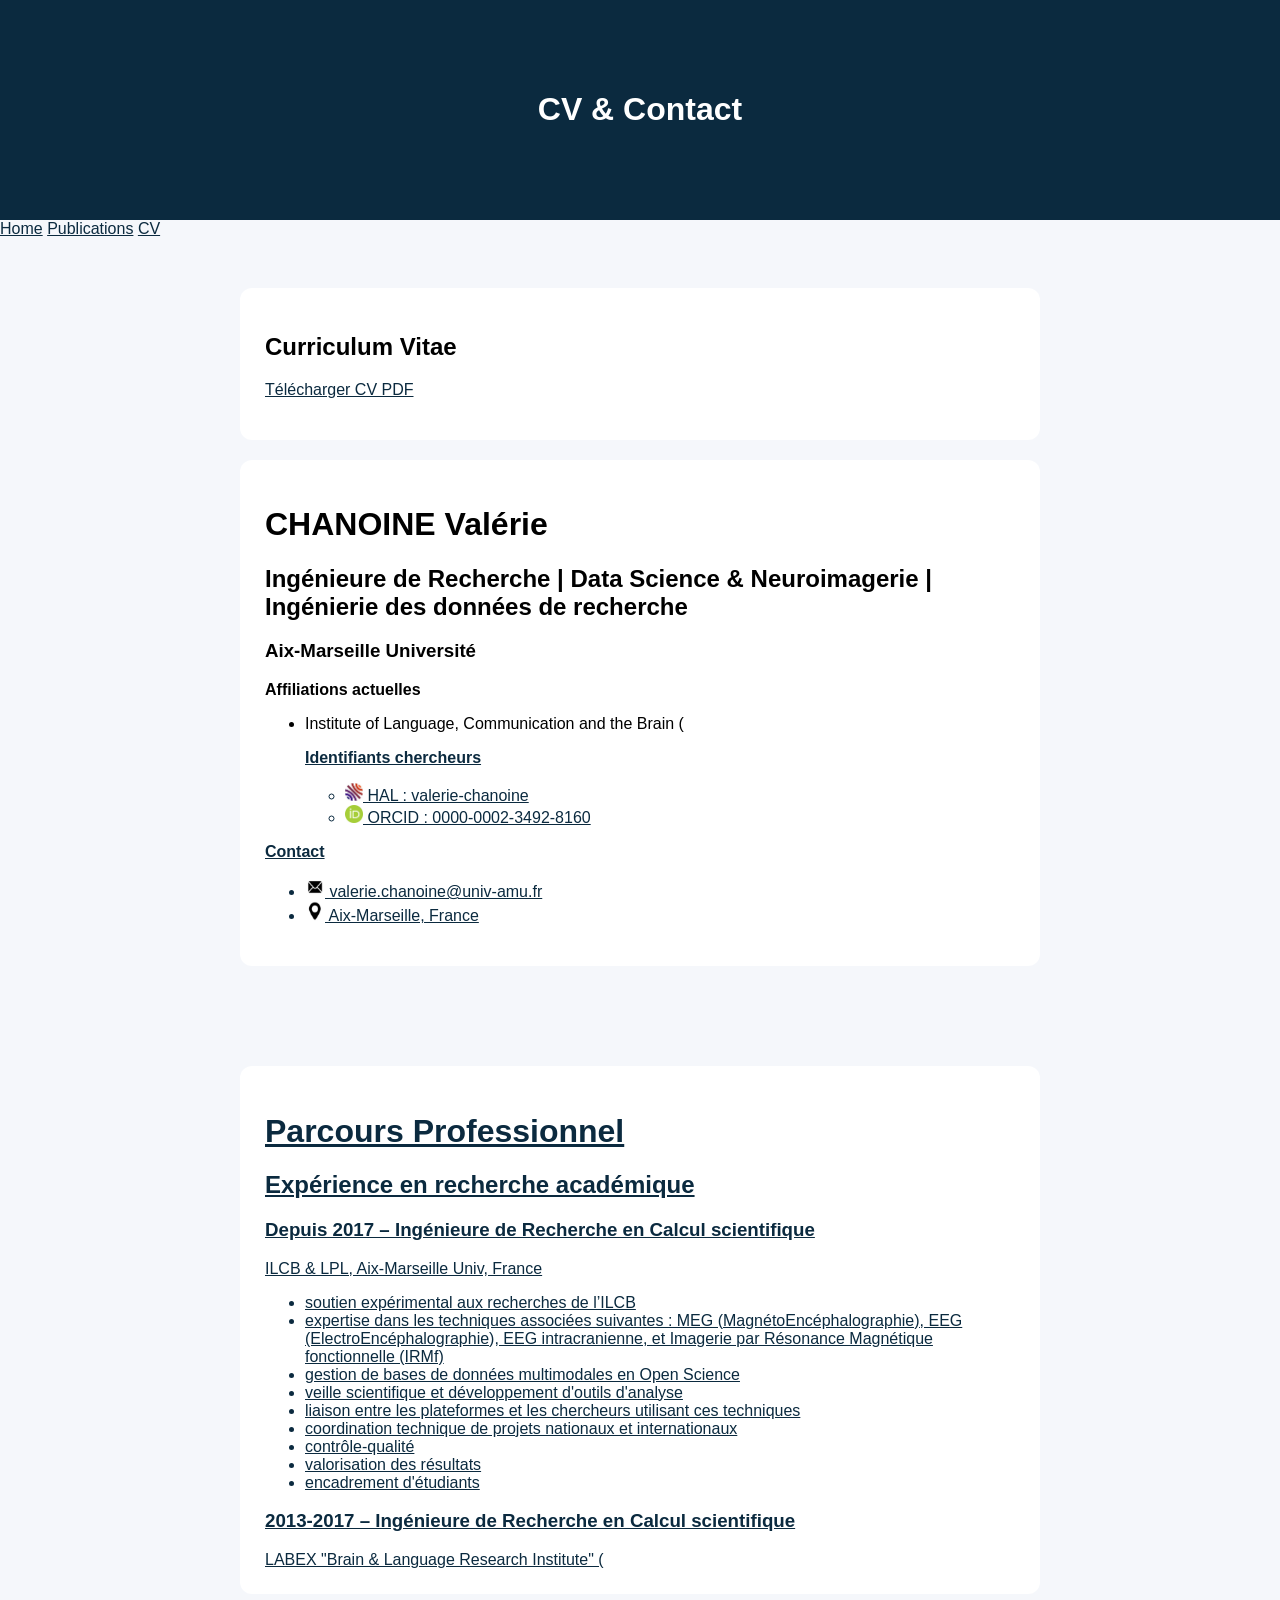
==== cv.html @ aec21745 "Enhance research position description with hyperlink Updated the description of the research positio" ====
<!DOCTYPE html>
<html>
<head>
<meta charset="UTF-8">
<title>CV</title>

<style>
body { font-family: Arial; margin:0; background:#f5f7fb; }
header { background:#0b2a3f; color:white; padding:70px; text-align:center; }
.container { max-width:800px; margin:auto; padding:30px; }
.card { background:white; padding:25px; margin:20px 0; border-radius:12px; }
a { color:#0b2a3f; font-weight:500; }
</style>
</head>

<body>

<header>
<h1>CV & Contact</h1>
</header>
<nav class="navbar">
    <a href="index.html" class="active">Home</a>
    <a href="publications.html">Publications</a>
    <a href="cv.html">CV</a>
    
</nav>
<div class="container">

<div class="card">
<h2>Curriculum Vitae</h2>
<p><a href="CV.pdf" target="_blank">Télécharger CV PDF</a></p>
</div>
<div class="card">
    <h1>CHANOINE Valérie</h1>
    <h2>Ingénieure de Recherche | Data Science & Neuroimagerie | Ingénierie des données de recherche</h2>
    <div class="contact-grid">

        <div class="bloc">
            <h3>Aix-Marseille Université</h3>
            <p><strong>Affiliations actuelles</strong></p>
            <ul>
                <li>Institute of Language, Communication and the Brain 
                    (<a href="https://www.ilcb.fr/" target="_blank" rel="noopener>ILCB</a>, Aix-Marseille Univ)</li>
                <li>Laboratoire Parole et Langage (<a href="https://lpl-aix.fr" target="_blank" rel="noopener>LPL</a>, CNRS, Aix-Marseille Univ)</li>
            </ul>
        </div>

        <div class="bloc">
            <p><strong>Identifiants chercheurs</strong></p>
       
            <ul>
                <li><img src="images/HAL.png" alt="HAL" width="18" height="18"/> HAL : valerie-chanoine</li>
                <li><img src="images/Orcid.png" alt="HAL" width="18" height="18"/> ORCID : 0000-0002-3492-8160</li>
            </ul>
        
            </div>
        </div>

        <div class="bloc">
            <strong><p>Contact</strong></p>
            <ul>
                <li><img src="images/Envelop.png"  width="20" height="20"/>  valerie.chanoine@univ-amu.fr</li>
                <li><img src="images/Localisation.png"  width="20" height="20"/>  Aix-Marseille, France</li>
            </ul>
        </div>

    </div>
</div>
<div class="container">    
<div class="card">
    <h1>Parcours Professionnel</h1>
    <h2>Expérience en recherche académique</h2>
    <div class="contact-grid">
        <h3>Depuis 2017  – Ingénieure de Recherche en Calcul scientifique</h3>
        
           ILCB & LPL, Aix-Marseille Univ, France
        <ul>
            <li>soutien expérimental aux recherches de l’ILCB</li>
            <li>expertise dans les techniques associées suivantes : MEG (MagnétoEncéphalographie), 
                EEG (ElectroEncéphalographie),
                EEG intracranienne,
                et Imagerie par Résonance Magnétique fonctionnelle (IRMf)</li>
 
            <li>gestion de bases de données multimodales en Open Science </li>
            <li>veille scientifique et développement d'outils d'analyse</li>
            <li>liaison entre les plateformes et les chercheurs utilisant ces techniques</li>
            <li>coordination technique de projets nationaux et internationaux</li>
            <li>contrôle-qualité</li>
            <li>valorisation des résultats</li>
            <li>encadrement d'étudiants</li>
        </ul>
     
        <h3>2013-2017 – Ingénieure de Recherche en Calcul scientifique</h3>
           LABEX "Brain & Language Research Institute" (<a href="https://anr.fr/ProjetIA-11-LABX-0036" target="_blank" rel="noopener>BLRI</a>), Aix-Marseille Univ, France
        
           <ul>
             <li>soutien méthodologique aux chercheurs</li>
             <li>ingénierie des données de recherche</li>
             <li>développement d'outils d'analyse de données (MEG, IRMf)</li> 
             <li>liaison entre les plateformes et les chercheurs utilisant ces techniques</li>
            </ul>
        
        <h3>2011-2013 – Ingénieure de Recherche</h3>
            <a href="https://www.ihi.europa.eu/projects-results/project-factsheets/pharma-cog" target="_blank" rel="noopener>
                Projet européen PHARMA-COG </a>, Centre de Résonance Magnétique Biologique et Médicale (CRMBM, CNRS, Marseille).
         
         
        <ul>
            <li>élaboration de paradigmes expérimentaux</li>
            <li>harmonsitation des séquences d’IRM</li>
            <li>analyse de données IRMf</li>
            <li>veille Scientifique</li>
            <li>interaction avec les équipes</li>
        </ul>

        <h3>2008-2009  – Ingénieure de Recherche à mi-temps</h3>
            Protocole de recherche MODAGE, Centre de Résonance Magnétique Biologique et Médicale (CRMBM, CNRS, Marseille)
        <ul>
            <li>montage technique de la plateforme “EPRIME” en synchronization avec L’IRM et l’EEG (langage: Visual Basic) 
            </li>
            <li>Conception du protocole expérimental</li>
            <li>Analyses statistiques des données</li>
            <li>Eriture et présentation de rapports confidentiels pour le laboratoire pharmaceutique</li>
            <li>Gel et archivage des données</li>
        </ul>
   
        <h3>1999-2000  – Attachée Temporaire d’Enseignement et de Recherche (ATER) </h3>



Centre de Recherches sur la Cognition et l’Apprentissage (CeRCA)
Missions principales : enseignements de 191 heures (en équivalent TD) en neurophysiologie et psychologie cognitive destinés à des étudiants de 1e année de Faculté jusqu’au DEA

        <h3>1996 – 1998</h3>

Post-doctorante – Programme européen BIOMED II « Dyslexie »
Wellcome Trust Centre for Neuroimaging, Londres (Royaume-Uni)
et INSERM U455
Missions principales : recrutement de volontaires, évaluation neuropsy, passation des examens TEP à Londres, analyses et interprétation des données

        <h3>1995 – 1996</h3>

Chargée d’études – CDD (12 mois, mi-temps)
Association pour le Développement de la Formation par la Recherche des Étudiants (ADRET)

        <h3>1992 – 1995</h3>
        
Allocataire de Recherche MESR
Université Claude Bernard Lyon 1
Laboratoire Jacques Lordat







        
   </div>   



</div>     
</div>  

</body>
</html>
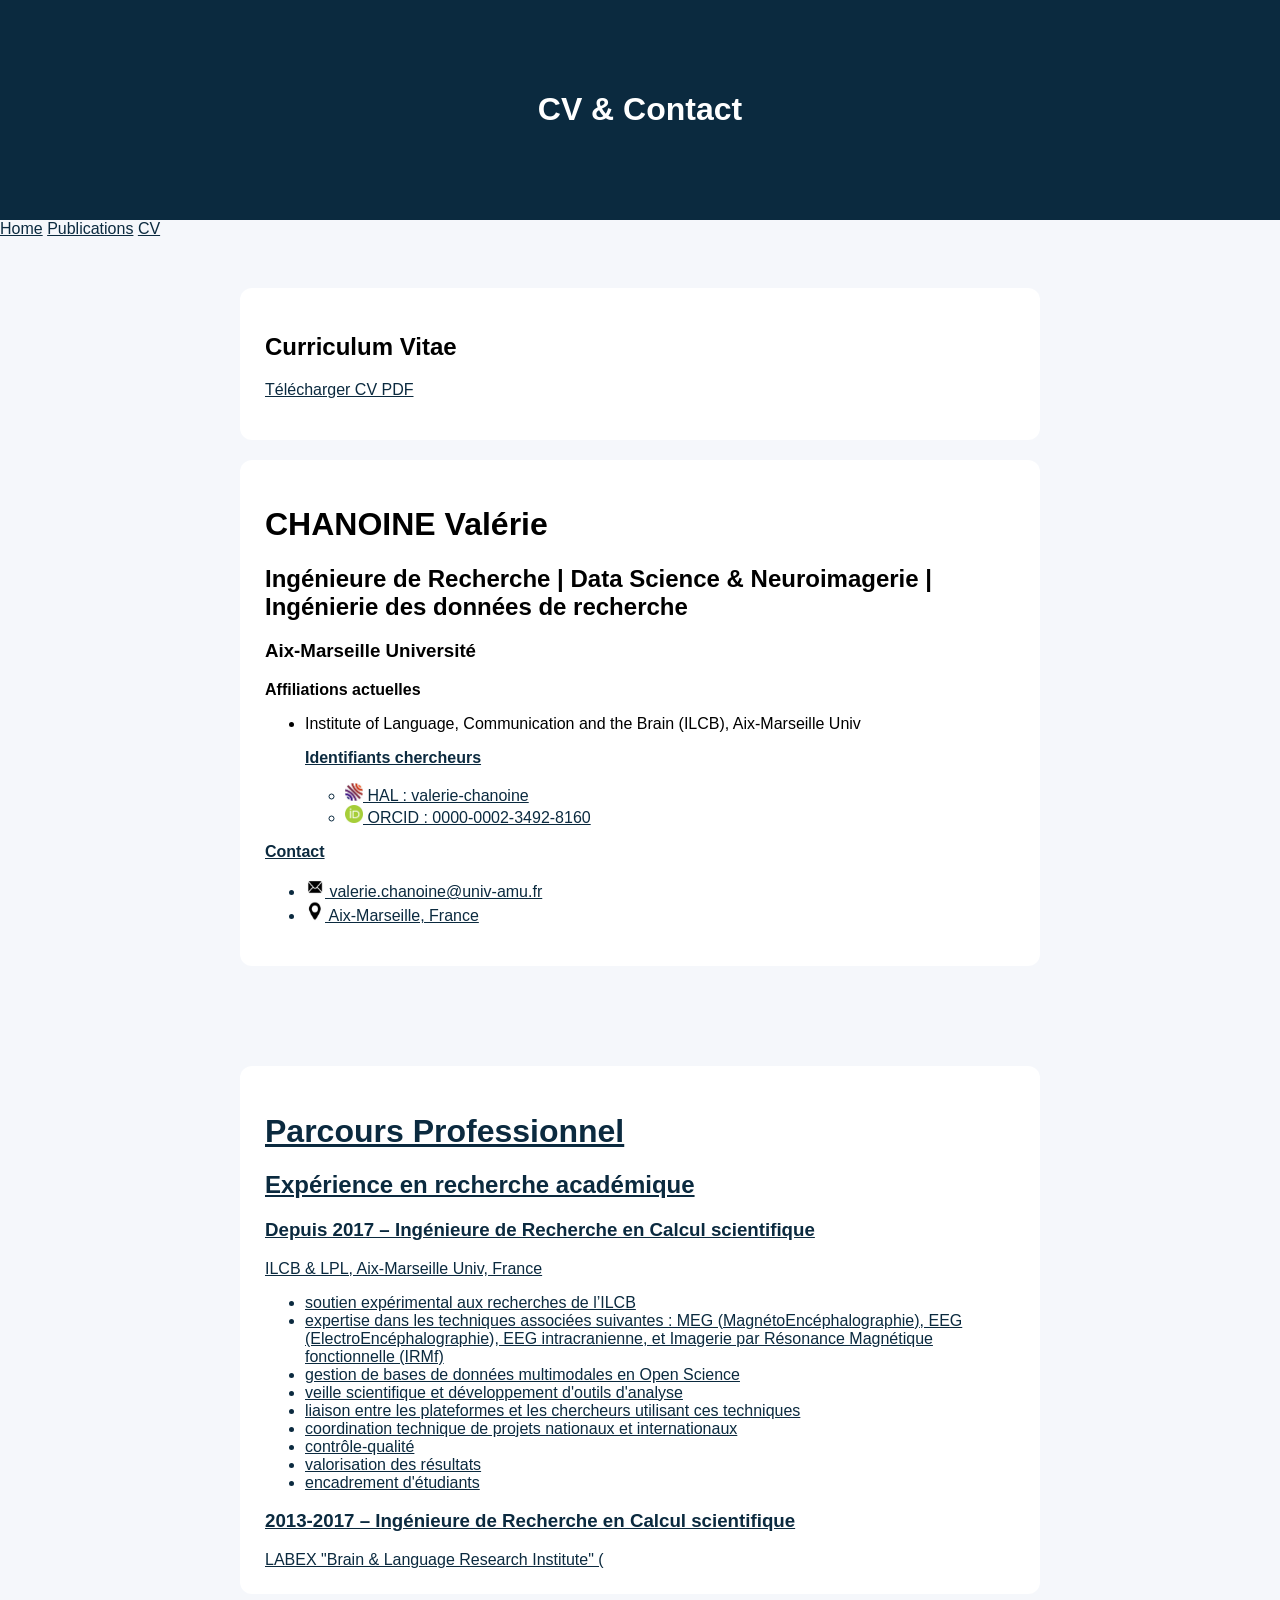
==== commit f5bca486: "Update cv.html" ====
--- a/cv.html
+++ b/cv.html
@@ -39,9 +39,10 @@
             <h3>Aix-Marseille Université</h3>
             <p><strong>Affiliations actuelles</strong></p>
             <ul>
-                <li>Institute of Language, Communication and the Brain 
-                    (<a href="https://www.ilcb.fr/" target="_blank" rel="noopener>ILCB</a>, Aix-Marseille Univ)</li>
-                <li>Laboratoire Parole et Langage (<a href="https://lpl-aix.fr" target="_blank" rel="noopener>LPL</a>, CNRS, Aix-Marseille Univ)</li>
+                <li>Institute of Language, Communication and the Brain (ILCB), Aix-Marseille Univ</li> 
+                    <a href="https://www.ilcb.fr/" target="_blank" rel="noopener>ILCB</a>
+                <li>Laboratoire Parole et Langage (LPL, CNRS, Aix-Marseille Univ))</li> 
+                    <a href="https://lpl-aix.fr" target="_blank" rel="noopener>LPL</a>
             </ul>
         </div>
 
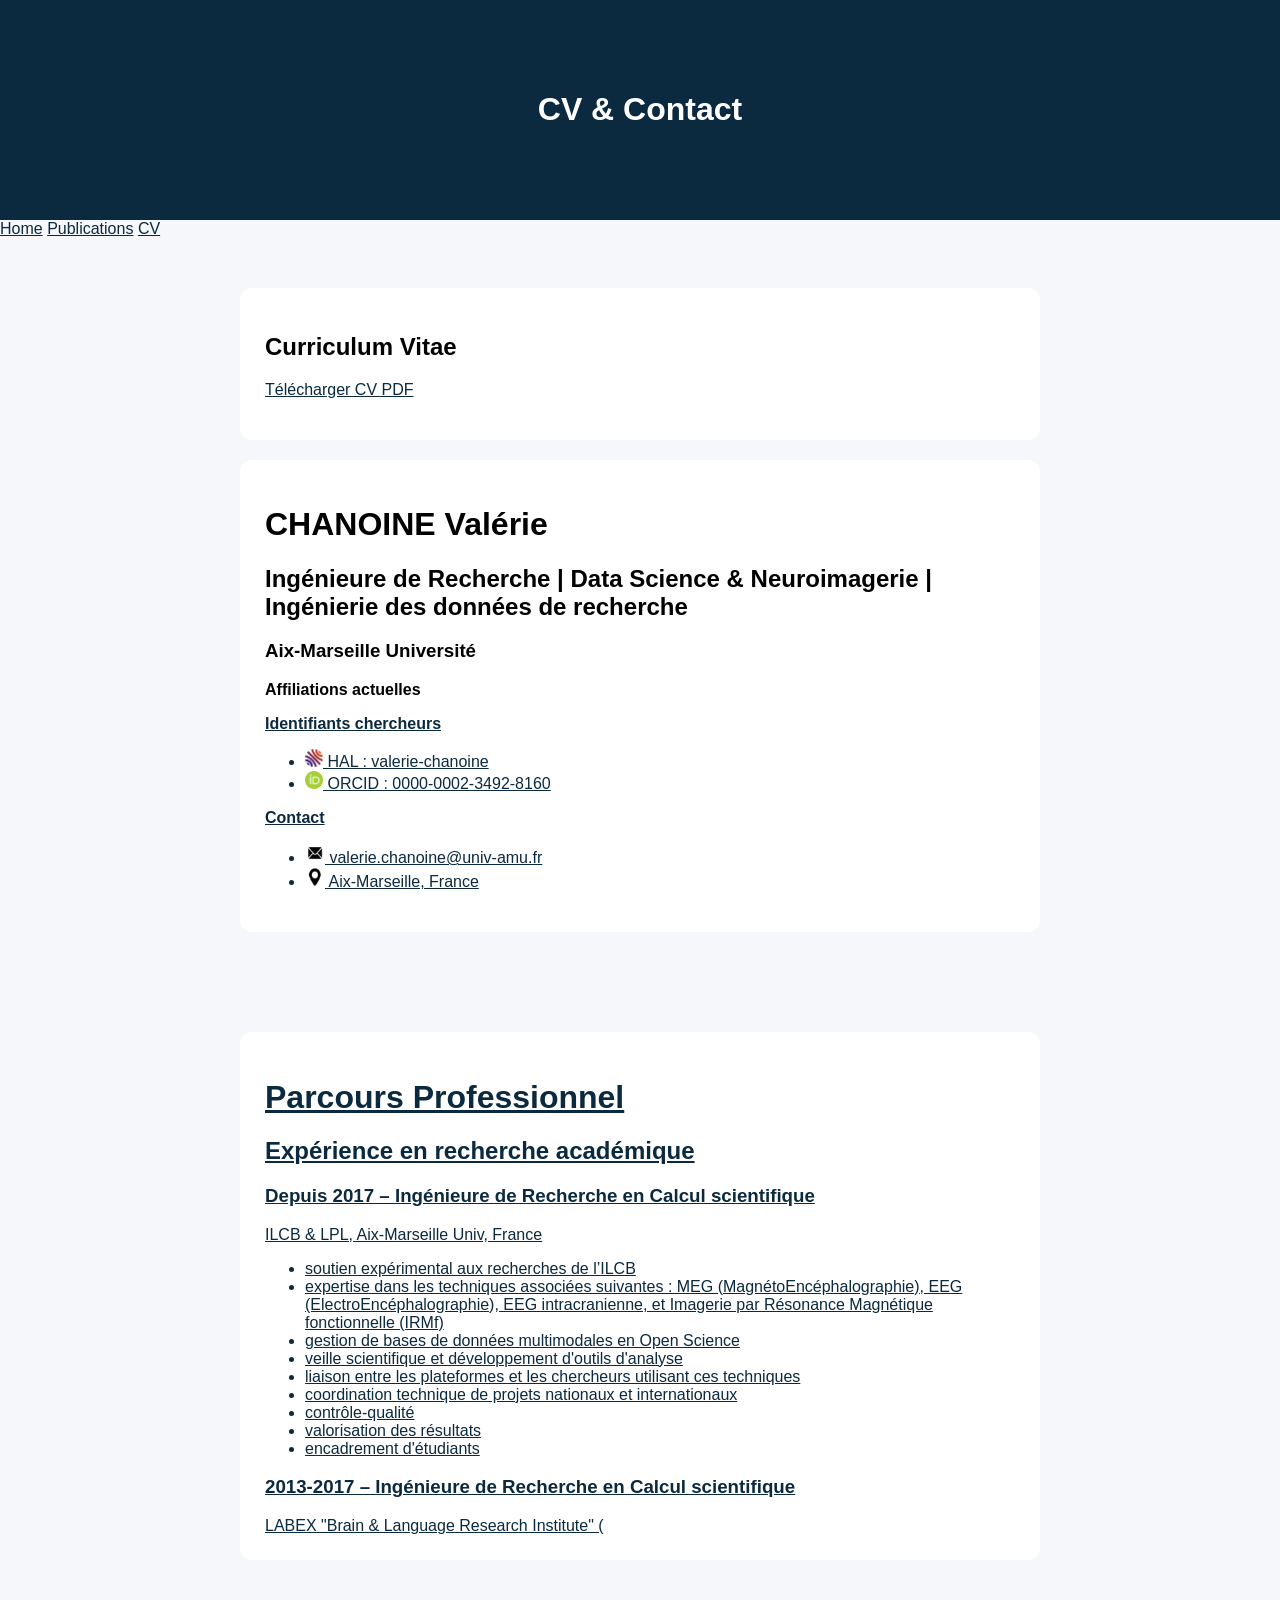
==== commit d1994abc: "Update cv.html" ====
--- a/cv.html
+++ b/cv.html
@@ -38,12 +38,12 @@
         <div class="bloc">
             <h3>Aix-Marseille Université</h3>
             <p><strong>Affiliations actuelles</strong></p>
-            <ul>
-                <li>Institute of Language, Communication and the Brain (ILCB), Aix-Marseille Univ</li> 
-                    <a href="https://www.ilcb.fr/" target="_blank" rel="noopener>ILCB</a>
-                <li>Laboratoire Parole et Langage (LPL, CNRS, Aix-Marseille Univ))</li> 
-                    <a href="https://lpl-aix.fr" target="_blank" rel="noopener>LPL</a>
-            </ul>
+            <p><a href="https://www.ilcb.fr/" target="_blank" rel="noopener>ILCB </a>  
+             (Institute of Language, Communication and the Brain, Aix-Marseille Univ</p> 
+            <p><a href=https://lpl-aix.fr" target="_blank" rel="noopener>LPL </a>         
+             (Laboratoire Parole et Langage, NRS, Aix-Marseille Univ)</p> 
+                   
+          
         </div>
 
         <div class="bloc">
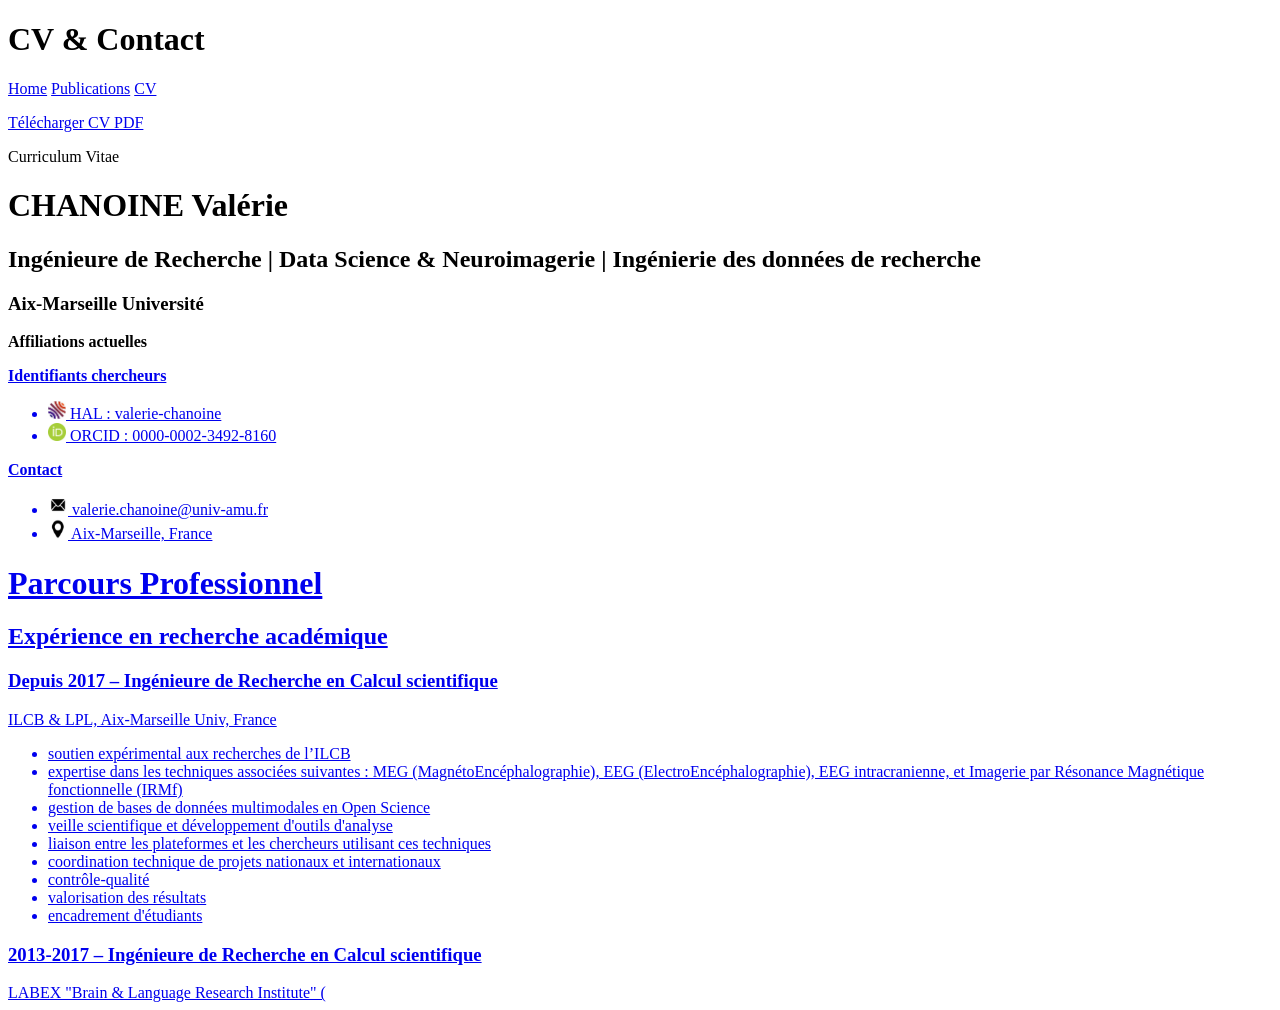
==== commit ab395f29: "Update cv.html" ====
--- a/cv.html
+++ b/cv.html
@@ -4,32 +4,34 @@
 <meta charset="UTF-8">
 <title>CV</title>
 
-<style>
-body { font-family: Arial; margin:0; background:#f5f7fb; }
-header { background:#0b2a3f; color:white; padding:70px; text-align:center; }
-.container { max-width:800px; margin:auto; padding:30px; }
-.card { background:white; padding:25px; margin:20px 0; border-radius:12px; }
-a { color:#0b2a3f; font-weight:500; }
-</style>
+
 </head>
 
 <body>
 
 <header>
-<h1>CV & Contact</h1>
+    <h1>CV & Contact</h1>
 </header>
+
 <nav class="navbar">
-    <a href="index.html" class="active">Home</a>
-    <a href="publications.html">Publications</a>
-    <a href="cv.html">CV</a>
+    <a href="index.html">Home</a>
+    <a href="publications.html" >Publications</a>
+    <a href="cv.html" class="active">CV</a>
+</nav>
+
+<div class="container">
+  <!-- Journal article X -->
+  <div class="card">
+    <div class="pub">
+      <p><a href="CV.pdf" target="_blank">Télécharger CV PDF</a></p>
+      <div class="title">
+         Curriculum Vitae
+      </div>
+    </div>
+
     
-</nav>
-<div class="container">
 
-<div class="card">
-<h2>Curriculum Vitae</h2>
-<p><a href="CV.pdf" target="_blank">Télécharger CV PDF</a></p>
-</div>
+
 <div class="card">
     <h1>CHANOINE Valérie</h1>
     <h2>Ingénieure de Recherche | Data Science & Neuroimagerie | Ingénierie des données de recherche</h2>
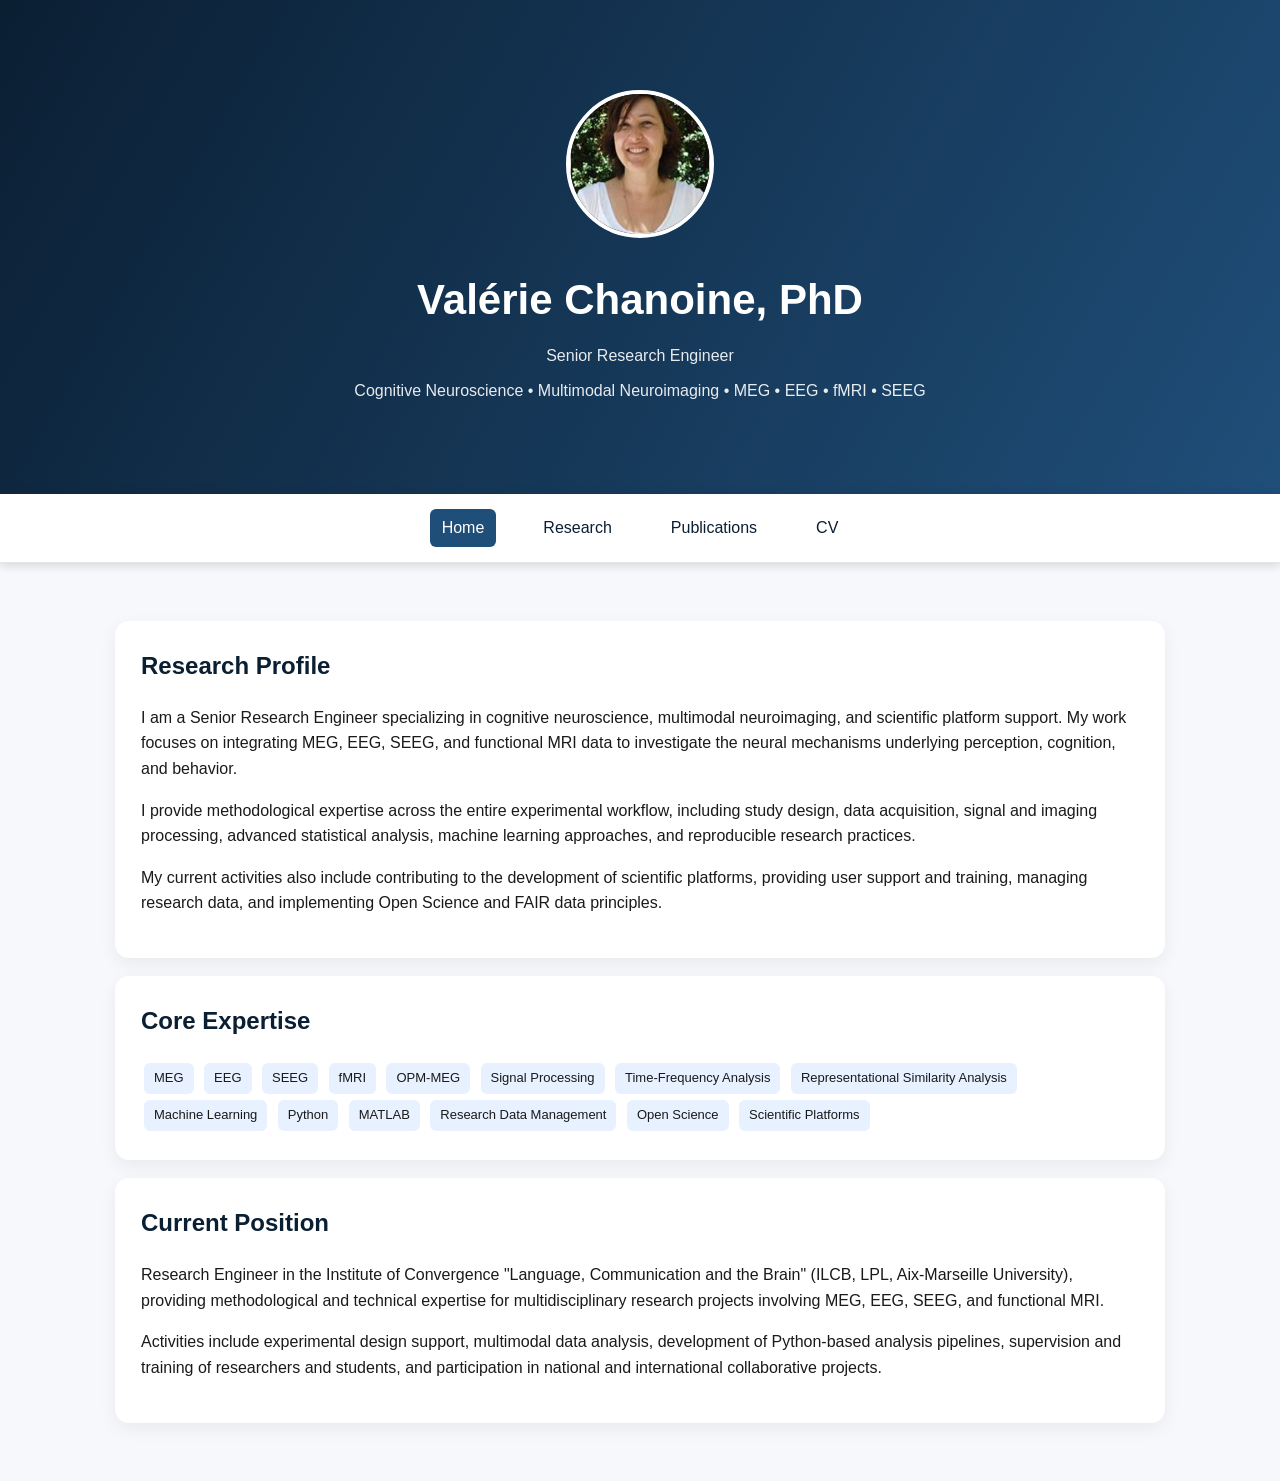
==== commit 180e515d: "Update and rename CV.html to cv.html" ====
--- a/cv.html
+++ b/cv.html
@@ -1,170 +1,122 @@
 <!DOCTYPE html>
-<html>
+<html lang="en">
+
 <head>
-<meta charset="UTF-8">
-<title>CV</title>
-
-
+    <meta charset="UTF-8">
+    <title>Valérie Chanoine | Cognitive Neuroscience & Neuroimaging</title>
+    <link rel="stylesheet" href="assets/style.css">
 </head>
-
+<style>
+.pub {
+    margin-bottom: 15px;
+    padding-bottom: 10px;
+    border-bottom: 1px solid #ddd;
+}
+.title {
+    font-weight: bold;
+}
+.meta {
+    font-size: 0.9em;
+    color: #555;
+}
+</style>
 <body>
 
 <header>
-    <h1>CV & Contact</h1>
+
+    <img src="photo.jpg" class="profile-photo" alt="Valérie Chanoine">
+
+    <h1>Valérie Chanoine, PhD</h1>
+
+    <p class="subtitle">
+        Senior Research Engineer
+    </p>
+
+    <p class="subtitle">
+        Cognitive Neuroscience • Multimodal Neuroimaging • MEG • EEG • fMRI • SEEG
+    </p>
+
 </header>
 
 <nav class="navbar">
-    <a href="index.html">Home</a>
-    <a href="publications.html" >Publications</a>
-    <a href="cv.html" class="active">CV</a>
+    <a href="index.html" class="active">Home</a>
+    <a href="research.html">Research</a>
+    <a href="publications.html">Publications</a>
+    <a href="cv.html">CV</a>
+    
 </nav>
 
 <div class="container">
-  <!-- Journal article X -->
-  <div class="card">
-    <div class="pub">
-      <p><a href="CV.pdf" target="_blank">Télécharger CV PDF</a></p>
-      <div class="title">
-         Curriculum Vitae
-      </div>
+
+    <div class="card">
+
+        <h2>Research Profile</h2>
+
+        <p>
+            I am a Senior Research Engineer specializing in cognitive neuroscience,
+            multimodal neuroimaging, and scientific platform support. My work focuses
+            on integrating MEG, EEG, SEEG, and functional MRI data to investigate
+            the neural mechanisms underlying perception, cognition, and behavior.
+        </p>
+
+        <p>
+            I provide methodological expertise across the entire experimental workflow,
+            including study design, data acquisition, signal and imaging processing, advanced
+            statistical analysis, machine learning approaches, and reproducible
+            research practices.
+        </p>
+
+        <p>
+            My current activities also include contributing to the development of scientific platforms, 
+            providing user support and training, managing research data, and implementing Open Science 
+            and FAIR data principles.
+        </p>
+
     </div>
 
-    
+    <div class="card">
 
+        <h2>Core Expertise</h2>
 
-<div class="card">
-    <h1>CHANOINE Valérie</h1>
-    <h2>Ingénieure de Recherche | Data Science & Neuroimagerie | Ingénierie des données de recherche</h2>
-    <div class="contact-grid">
-
-        <div class="bloc">
-            <h3>Aix-Marseille Université</h3>
-            <p><strong>Affiliations actuelles</strong></p>
-            <p><a href="https://www.ilcb.fr/" target="_blank" rel="noopener>ILCB </a>  
-             (Institute of Language, Communication and the Brain, Aix-Marseille Univ</p> 
-            <p><a href=https://lpl-aix.fr" target="_blank" rel="noopener>LPL </a>         
-             (Laboratoire Parole et Langage, NRS, Aix-Marseille Univ)</p> 
-                   
-          
-        </div>
-
-        <div class="bloc">
-            <p><strong>Identifiants chercheurs</strong></p>
-       
-            <ul>
-                <li><img src="images/HAL.png" alt="HAL" width="18" height="18"/> HAL : valerie-chanoine</li>
-                <li><img src="images/Orcid.png" alt="HAL" width="18" height="18"/> ORCID : 0000-0002-3492-8160</li>
-            </ul>
-        
-            </div>
-        </div>
-
-        <div class="bloc">
-            <strong><p>Contact</strong></p>
-            <ul>
-                <li><img src="images/Envelop.png"  width="20" height="20"/>  valerie.chanoine@univ-amu.fr</li>
-                <li><img src="images/Localisation.png"  width="20" height="20"/>  Aix-Marseille, France</li>
-            </ul>
-        </div>
+        <span class="badge">MEG</span>
+        <span class="badge">EEG</span>
+        <span class="badge">SEEG</span>
+        <span class="badge">fMRI</span>
+        <span class="badge">OPM-MEG</span>
+        <span class="badge">Signal Processing</span>
+        <span class="badge">Time-Frequency Analysis</span>
+        <span class="badge">Representational Similarity Analysis</span>
+        <span class="badge">Machine Learning</span>
+        <span class="badge">Python</span>
+        <span class="badge">MATLAB</span>
+        <span class="badge">Research Data Management</span>
+        <span class="badge">Open Science</span>
+        <span class="badge">Scientific Platforms</span>
 
     </div>
+
+    <div class="card">
+
+        <h2>Current Position</h2>
+
+        <p>
+            Research Engineer in the Institute of Convergence "Language, Communication and the Brain" 
+            (ILCB, LPL, Aix-Marseille University),
+            providing methodological and technical expertise for multidisciplinary
+            research projects involving MEG, EEG, SEEG, and functional MRI.
+        </p>
+
+        <p>
+            Activities include experimental design support, multimodal data analysis,
+            development of Python-based analysis pipelines, supervision and training
+            of researchers and students, and participation in national and
+            international collaborative projects.
+        </p>
+
+    </div>
+
 </div>
-<div class="container">    
-<div class="card">
-    <h1>Parcours Professionnel</h1>
-    <h2>Expérience en recherche académique</h2>
-    <div class="contact-grid">
-        <h3>Depuis 2017  – Ingénieure de Recherche en Calcul scientifique</h3>
-        
-           ILCB & LPL, Aix-Marseille Univ, France
-        <ul>
-            <li>soutien expérimental aux recherches de l’ILCB</li>
-            <li>expertise dans les techniques associées suivantes : MEG (MagnétoEncéphalographie), 
-                EEG (ElectroEncéphalographie),
-                EEG intracranienne,
-                et Imagerie par Résonance Magnétique fonctionnelle (IRMf)</li>
- 
-            <li>gestion de bases de données multimodales en Open Science </li>
-            <li>veille scientifique et développement d'outils d'analyse</li>
-            <li>liaison entre les plateformes et les chercheurs utilisant ces techniques</li>
-            <li>coordination technique de projets nationaux et internationaux</li>
-            <li>contrôle-qualité</li>
-            <li>valorisation des résultats</li>
-            <li>encadrement d'étudiants</li>
-        </ul>
-     
-        <h3>2013-2017 – Ingénieure de Recherche en Calcul scientifique</h3>
-           LABEX "Brain & Language Research Institute" (<a href="https://anr.fr/ProjetIA-11-LABX-0036" target="_blank" rel="noopener>BLRI</a>), Aix-Marseille Univ, France
-        
-           <ul>
-             <li>soutien méthodologique aux chercheurs</li>
-             <li>ingénierie des données de recherche</li>
-             <li>développement d'outils d'analyse de données (MEG, IRMf)</li> 
-             <li>liaison entre les plateformes et les chercheurs utilisant ces techniques</li>
-            </ul>
-        
-        <h3>2011-2013 – Ingénieure de Recherche</h3>
-            <a href="https://www.ihi.europa.eu/projects-results/project-factsheets/pharma-cog" target="_blank" rel="noopener>
-                Projet européen PHARMA-COG </a>, Centre de Résonance Magnétique Biologique et Médicale (CRMBM, CNRS, Marseille).
-         
-         
-        <ul>
-            <li>élaboration de paradigmes expérimentaux</li>
-            <li>harmonsitation des séquences d’IRM</li>
-            <li>analyse de données IRMf</li>
-            <li>veille Scientifique</li>
-            <li>interaction avec les équipes</li>
-        </ul>
-
-        <h3>2008-2009  – Ingénieure de Recherche à mi-temps</h3>
-            Protocole de recherche MODAGE, Centre de Résonance Magnétique Biologique et Médicale (CRMBM, CNRS, Marseille)
-        <ul>
-            <li>montage technique de la plateforme “EPRIME” en synchronization avec L’IRM et l’EEG (langage: Visual Basic) 
-            </li>
-            <li>Conception du protocole expérimental</li>
-            <li>Analyses statistiques des données</li>
-            <li>Eriture et présentation de rapports confidentiels pour le laboratoire pharmaceutique</li>
-            <li>Gel et archivage des données</li>
-        </ul>
-   
-        <h3>1999-2000  – Attachée Temporaire d’Enseignement et de Recherche (ATER) </h3>
-
-
-
-Centre de Recherches sur la Cognition et l’Apprentissage (CeRCA)
-Missions principales : enseignements de 191 heures (en équivalent TD) en neurophysiologie et psychologie cognitive destinés à des étudiants de 1e année de Faculté jusqu’au DEA
-
-        <h3>1996 – 1998</h3>
-
-Post-doctorante – Programme européen BIOMED II « Dyslexie »
-Wellcome Trust Centre for Neuroimaging, Londres (Royaume-Uni)
-et INSERM U455
-Missions principales : recrutement de volontaires, évaluation neuropsy, passation des examens TEP à Londres, analyses et interprétation des données
-
-        <h3>1995 – 1996</h3>
-
-Chargée d’études – CDD (12 mois, mi-temps)
-Association pour le Développement de la Formation par la Recherche des Étudiants (ADRET)
-
-        <h3>1992 – 1995</h3>
-        
-Allocataire de Recherche MESR
-Université Claude Bernard Lyon 1
-Laboratoire Jacques Lordat
-
-
-
-
-
-
-
-        
-   </div>   
-
-
-
-</div>     
-</div>  
 
 </body>
+
 </html>
--- a/assets/style.css
+++ b/assets/style.css
@@ -0,0 +1,301 @@
+:root{
+  --primary:#0b1f33;
+  --accent:#1f4e79;
+  --bg:#f6f8fb;
+  --card:#ffffff;
+  --text:#1a1a1a;
+}
+
+body{
+  margin:0;
+  font-family: -apple-system, BlinkMacSystemFont, "Segoe UI", Roboto, Arial;
+  background:var(--bg);
+  color:var(--text);
+  line-height:1.6;
+}
+
+header{
+  background: linear-gradient(120deg, var(--primary), var(--accent));
+  color:white;
+  padding:90px 20px;
+  text-align:center;
+}
+
+header h1{ font-size:42px; margin:0; }
+header p{ opacity:0.9; max-width:850px; margin:10px auto 0; }
+
+.container{
+  max-width:1050px;
+  margin:auto;
+  padding:40px 20px;
+}
+
+.card{
+  background:var(--card);
+  border-radius:14px;
+  padding:26px;
+  margin:18px 0;
+  box-shadow:0 6px 18px rgba(0,0,0,0.06);
+}
+
+h2{
+  color:var(--primary);
+  margin-top:0;
+}
+
+.grid{
+  display:grid;
+  grid-template-columns:repeat(auto-fit, minmax(240px,1fr));
+  gap:16px;
+}
+
+.badge{
+  display:inline-block;
+  padding:5px 10px;
+  background:#e8f1ff;
+  border-radius:6px;
+  font-size:13px;
+  margin:3px;
+}
+a{ color:var(--primary); font-weight:500; text-decoration:none; }
+
+.navbar {
+  position: sticky;
+  top: 0;
+  background: #0b1f33;
+  display: flex;
+  justify-content: center;
+  gap: 25px;
+  padding: 14px 10px;
+  z-index: 999;
+  box-shadow: 0 2px 10px rgba(0,0,0,0.15);
+}
+
+.navbar {
+    background: white;
+    border-bottom: 1px solid #e5e5e5;
+
+    display: flex;
+    justify-content: center;
+    gap: 35px;
+
+    padding: 15px 10px;
+
+    position: sticky;
+    top: 0;
+
+    z-index: 1000;
+}
+
+.navbar a {
+    color: #0b1f33;
+    text-decoration: none;
+    font-weight: 500;
+
+    padding: 6px 12px;
+    border-radius: 6px;
+
+    transition: all 0.2s ease;
+}
+
+.navbar a:hover {
+    background: #eef4fb;
+}
+
+.navbar a.active {
+    color: white;
+    background: #1f4e79;
+}
+
+.profile-photo{
+    width:140px;
+    height:140px;
+
+    object-fit:cover;
+
+    border-radius:50%;
+
+    border:4px solid white;
+
+    margin-bottom:20px;
+}
+.pub {
+  margin-bottom: 18px;
+  padding-bottom: 12px;
+  border-bottom: 1px solid #e0e0e0;
+  line-height: 1.4;
+}
+
+/* Auteurs */
+.authors {
+  font-size: 13px;
+  color: #333;
+}
+
+/* Titre (élément principal) */
+.title {
+  font-size: 14px;
+  font-weight: 600;
+  margin-top: 2px;
+  margin-bottom: 2px;
+  color: #000;
+}
+
+/* Métadonnées */
+.meta {
+  font-size: 12px;
+  color: #555;
+}
+
+/* Journal en italique (standard APA / acad) */
+.journal {
+  font-style: italic;
+}
+
+/* DOI lien discret */
+.meta a {
+  color: #1a0dab;
+  text-decoration: none;
+}
+
+.meta a:hover {
+  text-decoration: underline;
+}
+
+/* Année légèrement mise en avant */
+.year {
+  font-weight: 500;
+}
+
+.bd {
+  margin-top: 6px;
+  font-size: 12px;
+}
+
+.bd a {
+  display: inline-flex;
+  align-items: center;
+  gap: 6px;
+  text-decoration: none;
+  color: #444;
+}
+
+/* icône */
+.bd-icon {
+  width: 25px;
+  height: 25px;
+  object-fit: contain;
+}
+
+
+/* label */
+.bd-label {
+  font-size: 12px;
+  color: #333;
+}
+
+/* hover style discret */
+.bd a:hover .bd-label {
+  text-decoration: underline;
+  color: #1a0dab;
+}
+
+
+.publitype {
+    font-size: 14px;
+    color: #FF4000;
+}
+
+
+.cv-header {
+    border-bottom: 3px solid #1f4e79;
+    padding-bottom: 20px;
+    margin-bottom: 30px;
+}
+
+.cv-header h1 {
+    margin: 0;
+    font-size: 2.4em;
+    color: #1f4e79;
+    font-weight: 700;
+    letter-spacing: 1px;
+}
+
+.cv-header h2 {
+    margin-top: 8px;
+    font-size: 1.1em;
+    font-weight: 400;
+    color: #555;
+}
+
+.cvmission {
+    font-size: 14px;
+    color: #FF4000;
+}
+.contact-grid {
+    display: flex;
+    gap: 40px;
+    margin-top: 20px;
+    flex-wrap: wrap;
+}
+
+.bloc {
+    flex: 1;
+    min-width: 250px;
+}
+
+.bloc h3 {
+    margin-bottom: 8px;
+    color: #1f4e79;
+    font-size: 1em;
+}
+
+.bloc ul {
+    margin: 0;
+    padding-left: 18px;
+}
+
+.bloc li {
+    margin-bottom: 5px;
+    line-height: 1.4;
+}
+.logos {
+    display: flex;
+    gap: 15px;
+}
+
+
+.logo {
+    height: 5px;
+    width: 5px;
+}
+
+.contact-grid {
+    display: flex;
+    gap: 40px;
+    margin-top: 25px;
+    flex-wrap: wrap;
+}
+
+.bloc {
+    flex: 1;
+    min-width: 280px;
+}
+
+.bloc h3 {
+    color: #003366;
+    margin-bottom: 12px;
+}
+
+.item {
+    display: flex;
+    align-items: center;
+    margin-bottom: 10px;
+}
+
+.item img {
+    width: 22px;
+    height: 22px;
+    margin-right: 10px;
+    object-fit: contain;
+}
